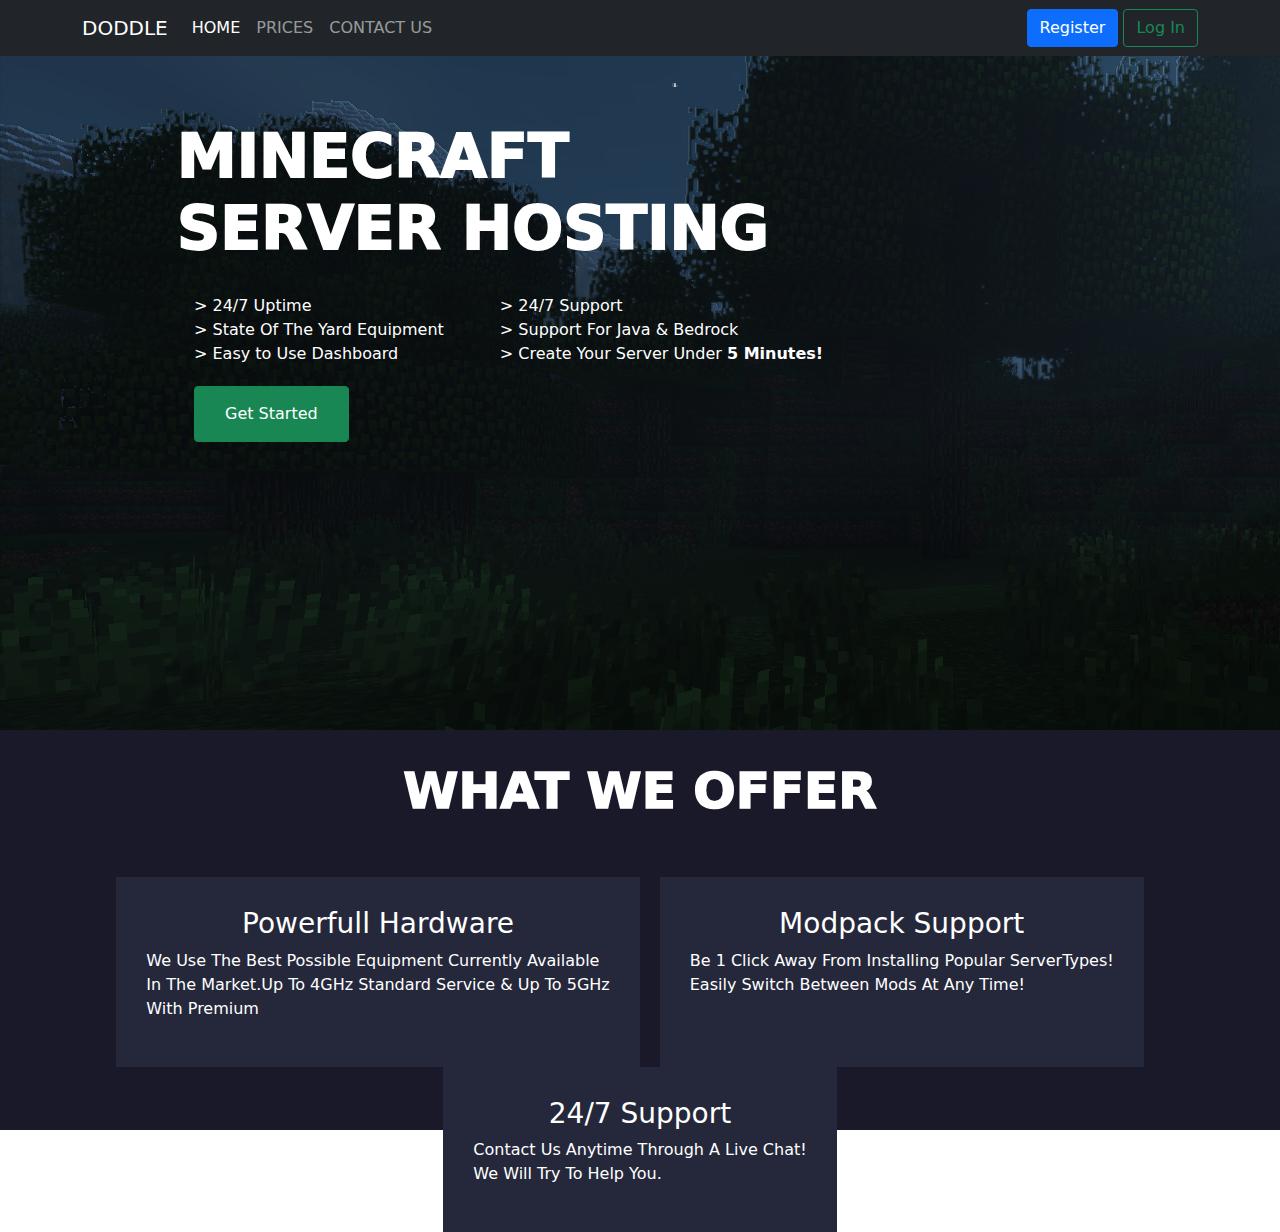
==== index.html @ 08919363 "Introduction" ====
<!DOCTYPE html>
<html lang="en">
<head>
    <meta charset="UTF-8">
    <meta http-equiv="X-UA-Compatible" content="IE=edge">
    <meta name="viewport" content="width=device-width, initial-scale=1.0">
    <title>Document</title>
    <link rel="stylesheet" href="css/bootstrap.css">
    <link rel="stylesheet" href="deco.css">
    <style>
        .back {
        background: url("background.png") no-repeat;
        padding-top: 20px;
        height: 730px
        }
        main {
    color: white;
        }
        * {
    list-style-type: none;
        }

    </style>
</head>
<body>
    <nav class="navbar navbar-expand-lg navbar-dark bg-dark fixed-top">
        <div class="container">
            <a class="navbar-brand" href="">DODDLE</a>
            
            <div class="collapse navbar-collapse" id="navbarNav">

                <ul class="navbar-nav">
                    <li class="nav-item">
                        <a class="nav-link active " href="index.html">HOME</a>
                    </li>
                    <li class="nav-item">
                        <a class="nav-link" href="prices.html">PRICES</a>
                    </li>
                    <li class="nav-item">
                        <a class="nav-link" href="">CONTACT US</a>
                    </li>
                </ul>

            </div>
            <div>
                <button type="button" class="btn btn-primary" href="">Register</button>
                <button type="button" class="btn btn-outline-success" href="">Log In</button>
            </div>
        </div>
    </nav>
    <div class="back">
        <main class="my-5">   
            <div class="container" style="margin-top: 100px;">
                <div class="row mx-8">
                    <div class="col-md-7 offset-1">
                        <h1 style="font-weight: 1000; margin-bottom: 30px; font-size: 60px;">MINECRAFT    SERVER HOSTING</h1>
                    </div>
                </div>
                <div class="row mx-5">
                    <div class="col-md-auto" style="margin-left: 20px;">
                        <ul>
                            <li>> 24/7 Uptime</li>
                            <li>> State Of The Yard Equipment</li>
                            <li>> Easy to Use Dashboard</li>
                            <button type="button" class="btn btn-success" href="" style="margin-top: 20px; padding: 15px 30px;">Get Started</button>
                        </ul>   
                    </div>
                    <div class="col-md-auto ">
                        <ul>
                            <li>> 24/7 Support</li>
                            <li>> Support For Java & Bedrock</li>
                            <li>> Create Your Server Under <strong>5 Minutes!</strong></li>
                        </ul>
                    </div>
                </div>
            </div>
            
        </main>
    </div>
    <section style="background-color: #191929; padding-top: 1px; height: 400px; color: white;">
        <div class="container my-1 ">
            <div class="row justify-content-center" style="margin-top:30px">
                <div class="col-md-auto">
                    <h2 style="font-weight: 1000; font-size: 50px;">WHAT WE OFFER</h2>
                </div>
            </div>
            <div class="row justify-content-center my-5">
                <div class="col-md-auto" style="background-color: #25283b; text-align: center; padding: 30px; margin-right: 20px;">
                    <h3 >Powerfull Hardware</h3>
                    <p style="text-align: left;">We Use The Best Possible Equipment Currently Available<br> In The Market.Up To 4GHz Standard Service & Up To 5GHz<br> With Premium</p>
                </div>
                <div class="col-md-auto" style="background-color: #25283b; text-align: center; padding: 30px; margin-right: 20px;">
                    <h3>Modpack Support</h3>
                    <p style="text-align: left;">Be 1 Click Away From Installing Popular ServerTypes! <br>Easily Switch Between Mods At Any Time!</p>
                </div>
                <div class="col-md-auto" style="background-color: #25283b; text-align: center; padding: 30px;">
                    <h3>24/7 Support</h3>
                    <p style="text-align: left;">Contact Us Anytime Through A Live Chat! <br>We Will Try To Help You.</p>
                </div>
            </div>
        </div>
    </section>

    <script src="js/bootstrap.js"></script>
</body>
</html>
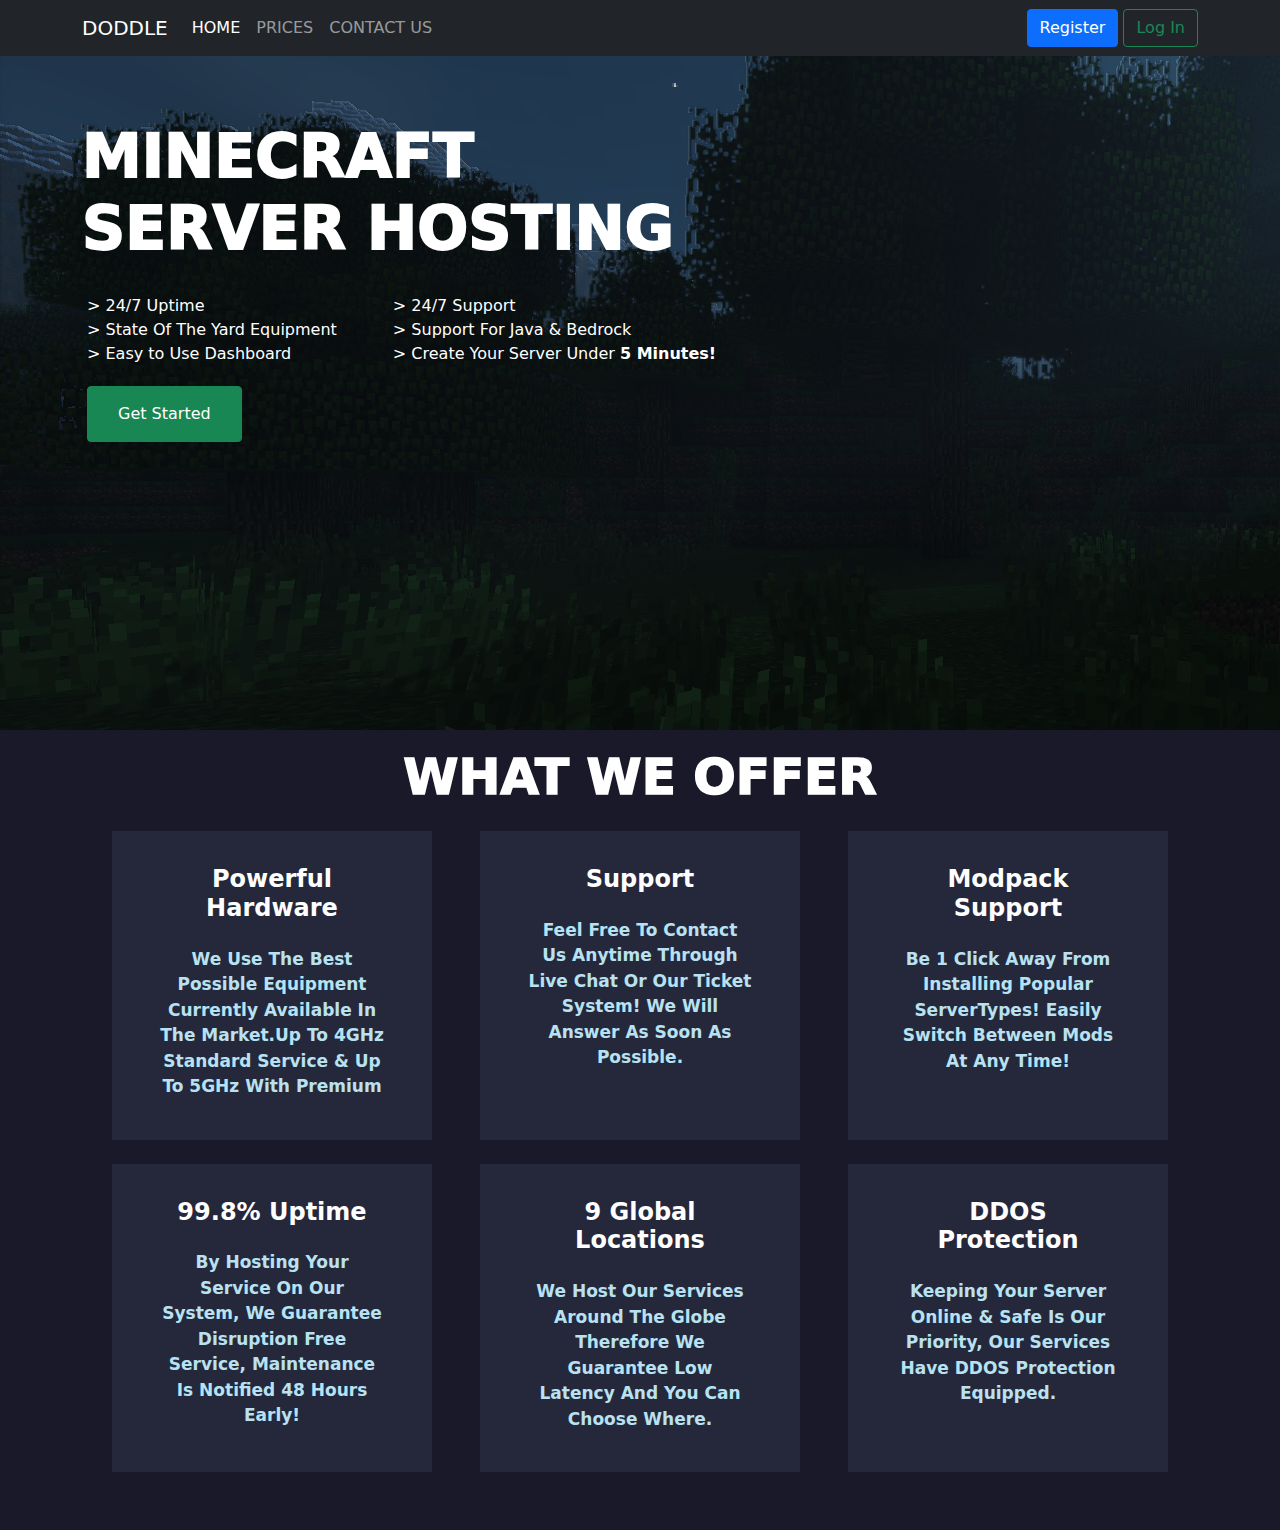
==== commit 603854d8: "Update" ====
--- a/index.html
+++ b/index.html
@@ -52,12 +52,12 @@
         <main class="my-5">   
             <div class="container" style="margin-top: 100px;">
                 <div class="row mx-8">
-                    <div class="col-md-7 offset-1">
+                    <div class="col-md-7">
                         <h1 style="font-weight: 1000; margin-bottom: 30px; font-size: 60px;">MINECRAFT    SERVER HOSTING</h1>
                     </div>
                 </div>
-                <div class="row mx-5">
-                    <div class="col-md-auto" style="margin-left: 20px;">
+                <div class="row">
+                    <div class="col-md-auto" style="margin-left: -27px;">
                         <ul>
                             <li>> 24/7 Uptime</li>
                             <li>> State Of The Yard Equipment</li>
@@ -77,25 +77,36 @@
             
         </main>
     </div>
-    <section style="background-color: #191929; padding-top: 1px; height: 400px; color: white;">
-        <div class="container my-1 ">
-            <div class="row justify-content-center" style="margin-top:30px">
-                <div class="col-md-auto">
-                    <h2 style="font-weight: 1000; font-size: 50px;">WHAT WE OFFER</h2>
+    <section style="background-color: #191929; padding-top: 1px; height: 800px; color: white;">
+
+        <div class="container-fluid my-3">
+            <h3 style="font-weight: 1000; font-size: 50px; text-align: center;">WHAT WE OFFER</h3>
+            <div class="row justify-content-center my-4 gap-5" style="font-size: 17px;">
+                <div class="col-3 px-5 py-4" style="background-color: #25283b; text-align: center;">
+                    <h4 style="margin-top: 10px; font-weight: 700;">Powerful Hardware</h4>
+                    <p class="mt-4"style="color:#b8e2f2; font-weight: 600;">We Use The Best Possible Equipment Currently Available In The Market.Up To 4GHz Standard Service & Up To 5GHz With Premium</p>
+                </div>
+                <div class="col-3 offset-* px-5 py-4" style="background-color: #25283b; text-align: center;">
+                    <h4 style="font-weight:700; margin-top: 10px;">Support</h4>
+                    <p class="mt-4"style="color:#b8e2f2; font-weight: 600;">Feel Free To Contact Us Anytime Through Live Chat Or Our Ticket System! We Will Answer As Soon As Possible.</p>
+                </div>
+                <div class="col-3 offset-* px-5 py-4" style="background-color: #25283b; text-align: center;">
+                    <h4 style="margin-top: 10px; font-weight: 700;">Modpack Support</h4>
+                    <p class="mt-4"style="color:#b8e2f2; font-weight: 600;">Be 1 Click Away From Installing Popular ServerTypes! Easily Switch Between Mods At Any Time!</p>
                 </div>
             </div>
-            <div class="row justify-content-center my-5">
-                <div class="col-md-auto" style="background-color: #25283b; text-align: center; padding: 30px; margin-right: 20px;">
-                    <h3 >Powerfull Hardware</h3>
-                    <p style="text-align: left;">We Use The Best Possible Equipment Currently Available<br> In The Market.Up To 4GHz Standard Service & Up To 5GHz<br> With Premium</p>
+            <div class="row justify-content-center my-4 gap-5 " style="font-size: 17px;">
+                <div class="col-3 px-5 py-4" style="background-color: #25283b; text-align: center;">
+                    <h4 style="margin-top: 10px; font-weight: 700;">99.8% Uptime</h4>
+                    <p class="mt-4"style="color:#b8e2f2; font-weight: 600;">By Hosting Your Service On Our System, We Guarantee Disruption Free Service, Maintenance Is Notified 48 Hours Early!</p>
                 </div>
-                <div class="col-md-auto" style="background-color: #25283b; text-align: center; padding: 30px; margin-right: 20px;">
-                    <h3>Modpack Support</h3>
-                    <p style="text-align: left;">Be 1 Click Away From Installing Popular ServerTypes! <br>Easily Switch Between Mods At Any Time!</p>
+                <div class="col-3 offset-* px-5 py-4" style="background-color: #25283b; text-align: center;">
+                    <h4 style="font-weight:700; margin-top: 10px;">9 Global Locations</h4>
+                    <p class="mt-4"style="color:#b8e2f2; font-weight: 600;">We Host Our Services Around The Globe Therefore We Guarantee Low Latency And You Can Choose Where.</p>
                 </div>
-                <div class="col-md-auto" style="background-color: #25283b; text-align: center; padding: 30px;">
-                    <h3>24/7 Support</h3>
-                    <p style="text-align: left;">Contact Us Anytime Through A Live Chat! <br>We Will Try To Help You.</p>
+                <div class="col-3 offset-* px-5 py-4" style="background-color: #25283b; text-align: center;">
+                    <h4 style="margin-top: 10px; font-weight: 700;">DDOS Protection</h4>
+                    <p class="mt-4"style="color:#b8e2f2; font-weight: 600;">Keeping Your Server Online & Safe Is Our Priority, Our Services Have DDOS Protection Equipped.</p>
                 </div>
             </div>
         </div>
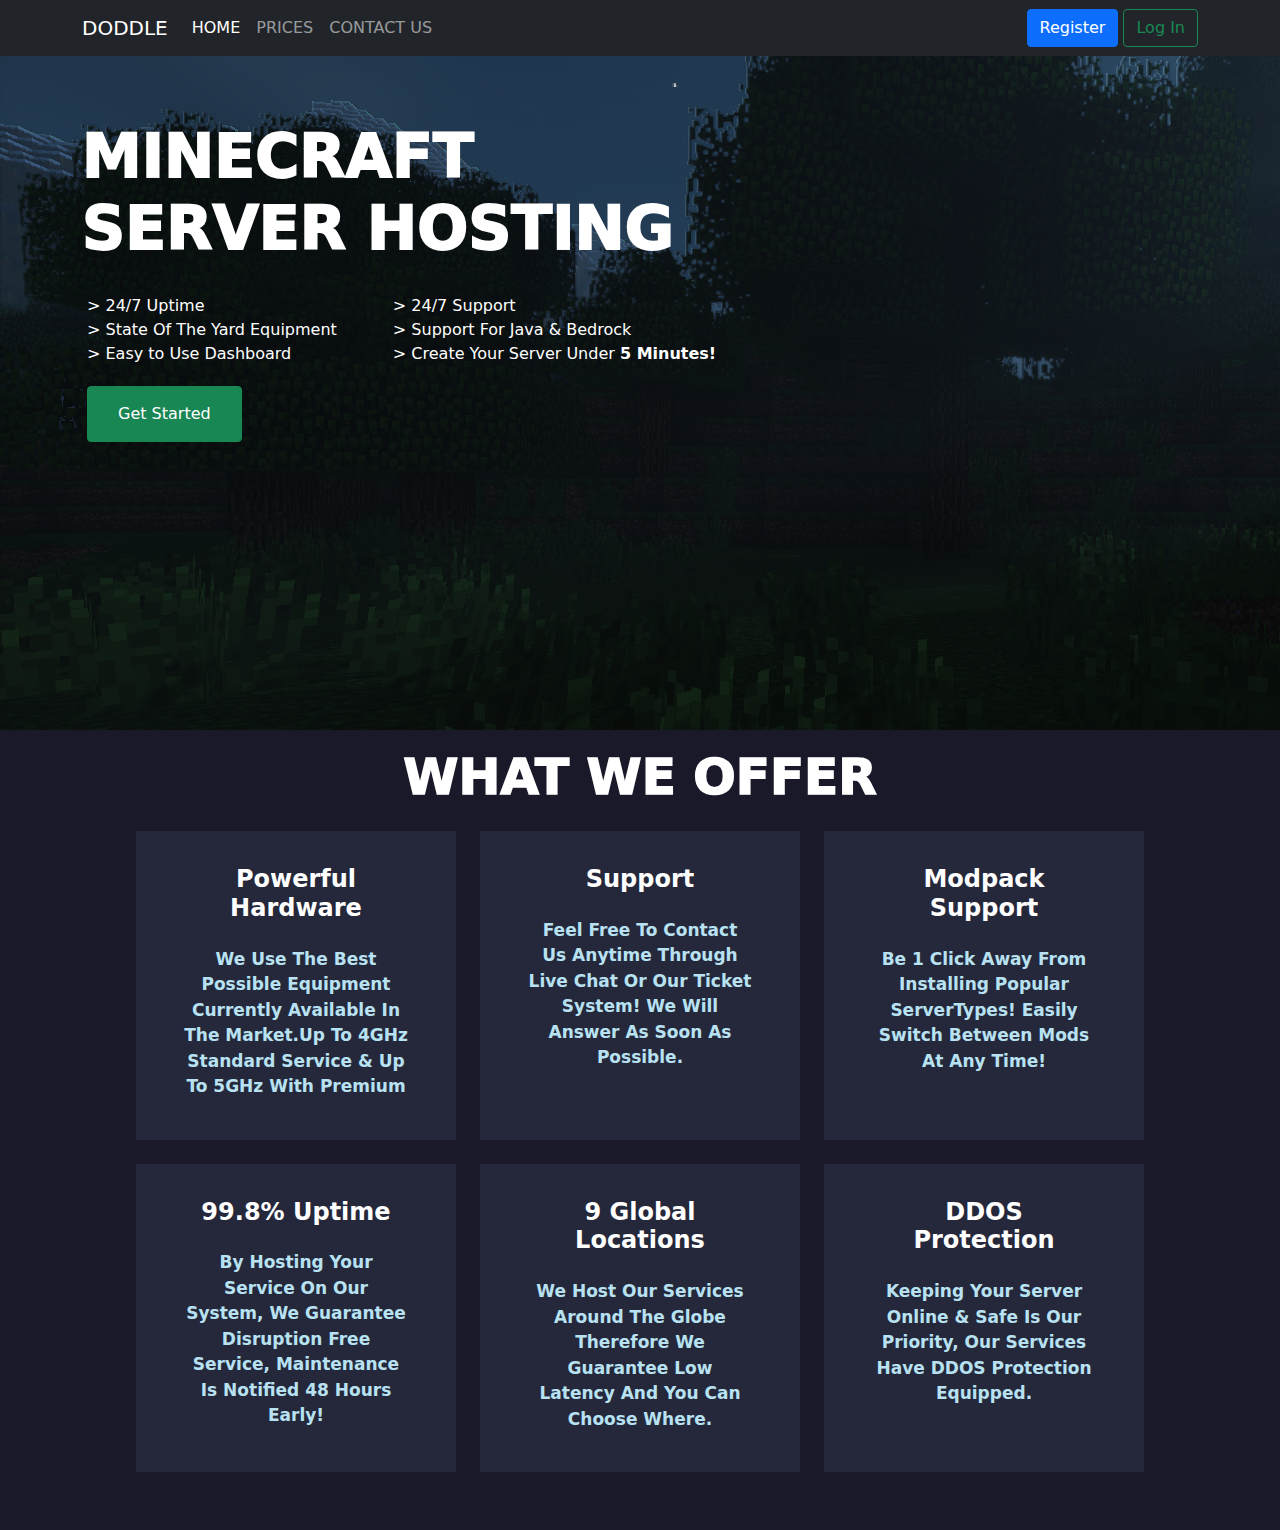
==== commit ef27bf44: "Update" ====
--- a/index.html
+++ b/index.html
@@ -81,30 +81,30 @@
 
         <div class="container-fluid my-3">
             <h3 style="font-weight: 1000; font-size: 50px; text-align: center;">WHAT WE OFFER</h3>
-            <div class="row justify-content-center my-4 gap-5" style="font-size: 17px;">
+            <div class="row justify-content-center my-4 gap-4" style="font-size: 17px;">
                 <div class="col-3 px-5 py-4" style="background-color: #25283b; text-align: center;">
                     <h4 style="margin-top: 10px; font-weight: 700;">Powerful Hardware</h4>
                     <p class="mt-4"style="color:#b8e2f2; font-weight: 600;">We Use The Best Possible Equipment Currently Available In The Market.Up To 4GHz Standard Service & Up To 5GHz With Premium</p>
                 </div>
-                <div class="col-3 offset-* px-5 py-4" style="background-color: #25283b; text-align: center;">
+                <div class="col-3 px-5 py-4" style="background-color: #25283b; text-align: center;">
                     <h4 style="font-weight:700; margin-top: 10px;">Support</h4>
                     <p class="mt-4"style="color:#b8e2f2; font-weight: 600;">Feel Free To Contact Us Anytime Through Live Chat Or Our Ticket System! We Will Answer As Soon As Possible.</p>
                 </div>
-                <div class="col-3 offset-* px-5 py-4" style="background-color: #25283b; text-align: center;">
+                <div class="col-3 px-5 py-4" style="background-color: #25283b; text-align: center;">
                     <h4 style="margin-top: 10px; font-weight: 700;">Modpack Support</h4>
                     <p class="mt-4"style="color:#b8e2f2; font-weight: 600;">Be 1 Click Away From Installing Popular ServerTypes! Easily Switch Between Mods At Any Time!</p>
                 </div>
             </div>
-            <div class="row justify-content-center my-4 gap-5 " style="font-size: 17px;">
+            <div class="row justify-content-center my-4 gap-4 " style="font-size: 17px;">
                 <div class="col-3 px-5 py-4" style="background-color: #25283b; text-align: center;">
                     <h4 style="margin-top: 10px; font-weight: 700;">99.8% Uptime</h4>
                     <p class="mt-4"style="color:#b8e2f2; font-weight: 600;">By Hosting Your Service On Our System, We Guarantee Disruption Free Service, Maintenance Is Notified 48 Hours Early!</p>
                 </div>
-                <div class="col-3 offset-* px-5 py-4" style="background-color: #25283b; text-align: center;">
+                <div class="col-3 px-5 py-4" style="background-color: #25283b; text-align: center;">
                     <h4 style="font-weight:700; margin-top: 10px;">9 Global Locations</h4>
                     <p class="mt-4"style="color:#b8e2f2; font-weight: 600;">We Host Our Services Around The Globe Therefore We Guarantee Low Latency And You Can Choose Where.</p>
                 </div>
-                <div class="col-3 offset-* px-5 py-4" style="background-color: #25283b; text-align: center;">
+                <div class="col-3 px-5 py-4" style="background-color: #25283b; text-align: center;">
                     <h4 style="margin-top: 10px; font-weight: 700;">DDOS Protection</h4>
                     <p class="mt-4"style="color:#b8e2f2; font-weight: 600;">Keeping Your Server Online & Safe Is Our Priority, Our Services Have DDOS Protection Equipped.</p>
                 </div>
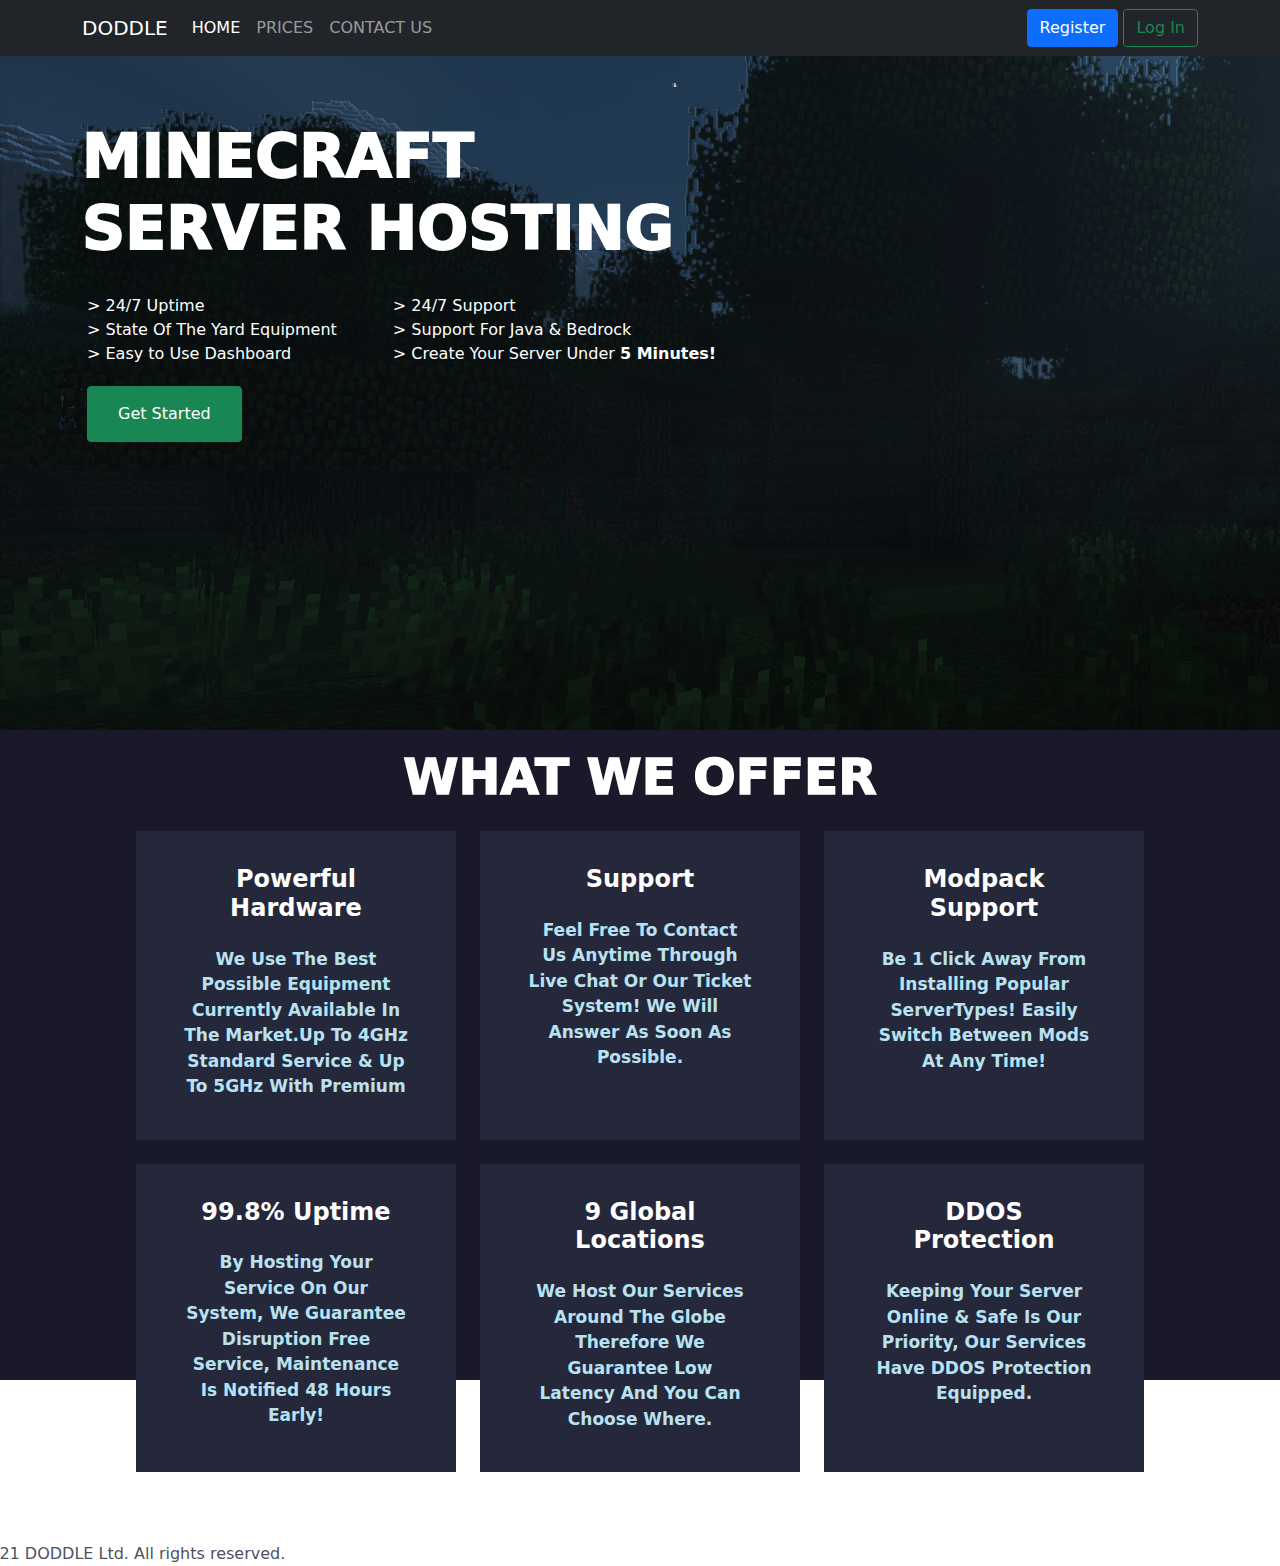
==== commit da50bcac: "Update" ====
--- a/index.html
+++ b/index.html
@@ -4,7 +4,7 @@
     <meta charset="UTF-8">
     <meta http-equiv="X-UA-Compatible" content="IE=edge">
     <meta name="viewport" content="width=device-width, initial-scale=1.0">
-    <title>Document</title>
+    <title>DODDLE Home</title>
     <link rel="stylesheet" href="css/bootstrap.css">
     <link rel="stylesheet" href="deco.css">
     <style>
@@ -77,7 +77,7 @@
             
         </main>
     </div>
-    <section style="background-color: #191929; padding-top: 1px; height: 800px; color: white;">
+    <section style="background-color: #191929; padding-top: 1px; height: 650px; color: white;">
 
         <div class="container-fluid my-3">
             <h3 style="font-weight: 1000; font-size: 50px; text-align: center;">WHAT WE OFFER</h3>
@@ -110,6 +110,11 @@
                 </div>
             </div>
         </div>
+        <footer>
+            <div style="text-align: center; margin-top: 70px; margin-left: -1120px;">
+                <p class="" style="color: #4f5060;">Copyright © 2021 DODDLE Ltd. All rights reserved. </p>
+            </div>
+        </footer>
     </section>
 
     <script src="js/bootstrap.js"></script>
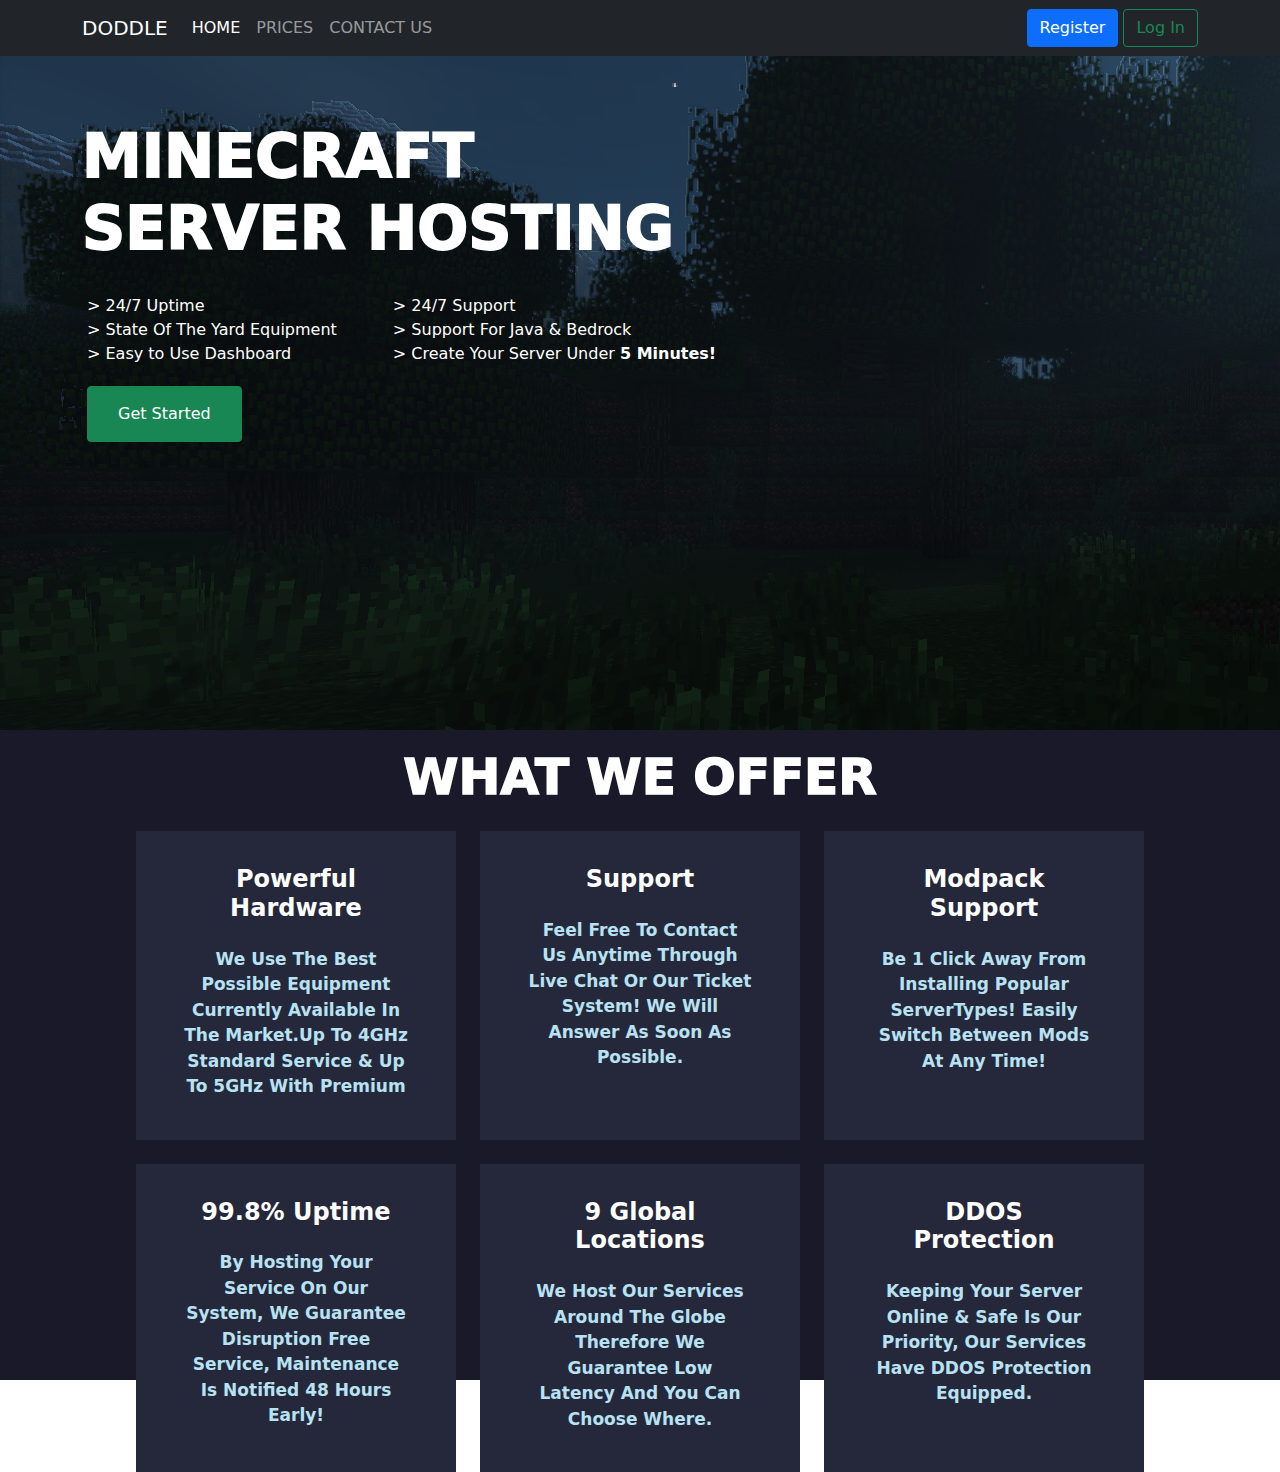
==== commit 4bd8a9a7: "yes" ====
--- a/index.html
+++ b/index.html
@@ -43,8 +43,8 @@
 
             </div>
             <div>
-                <button type="button" class="btn btn-primary" href="">Register</button>
-                <button type="button" class="btn btn-outline-success" href="">Log In</button>
+                <a role="button" class="btn btn-primary" href="register.html">Register</a>
+                <a role="button" class="btn btn-outline-success" href="login.html">Log In</a>
             </div>
         </div>
     </nav>
@@ -110,11 +110,6 @@
                 </div>
             </div>
         </div>
-        <footer>
-            <div style="text-align: center; margin-top: 70px; margin-left: -1120px;">
-                <p class="" style="color: #4f5060;">Copyright © 2021 DODDLE Ltd. All rights reserved. </p>
-            </div>
-        </footer>
     </section>
 
     <script src="js/bootstrap.js"></script>
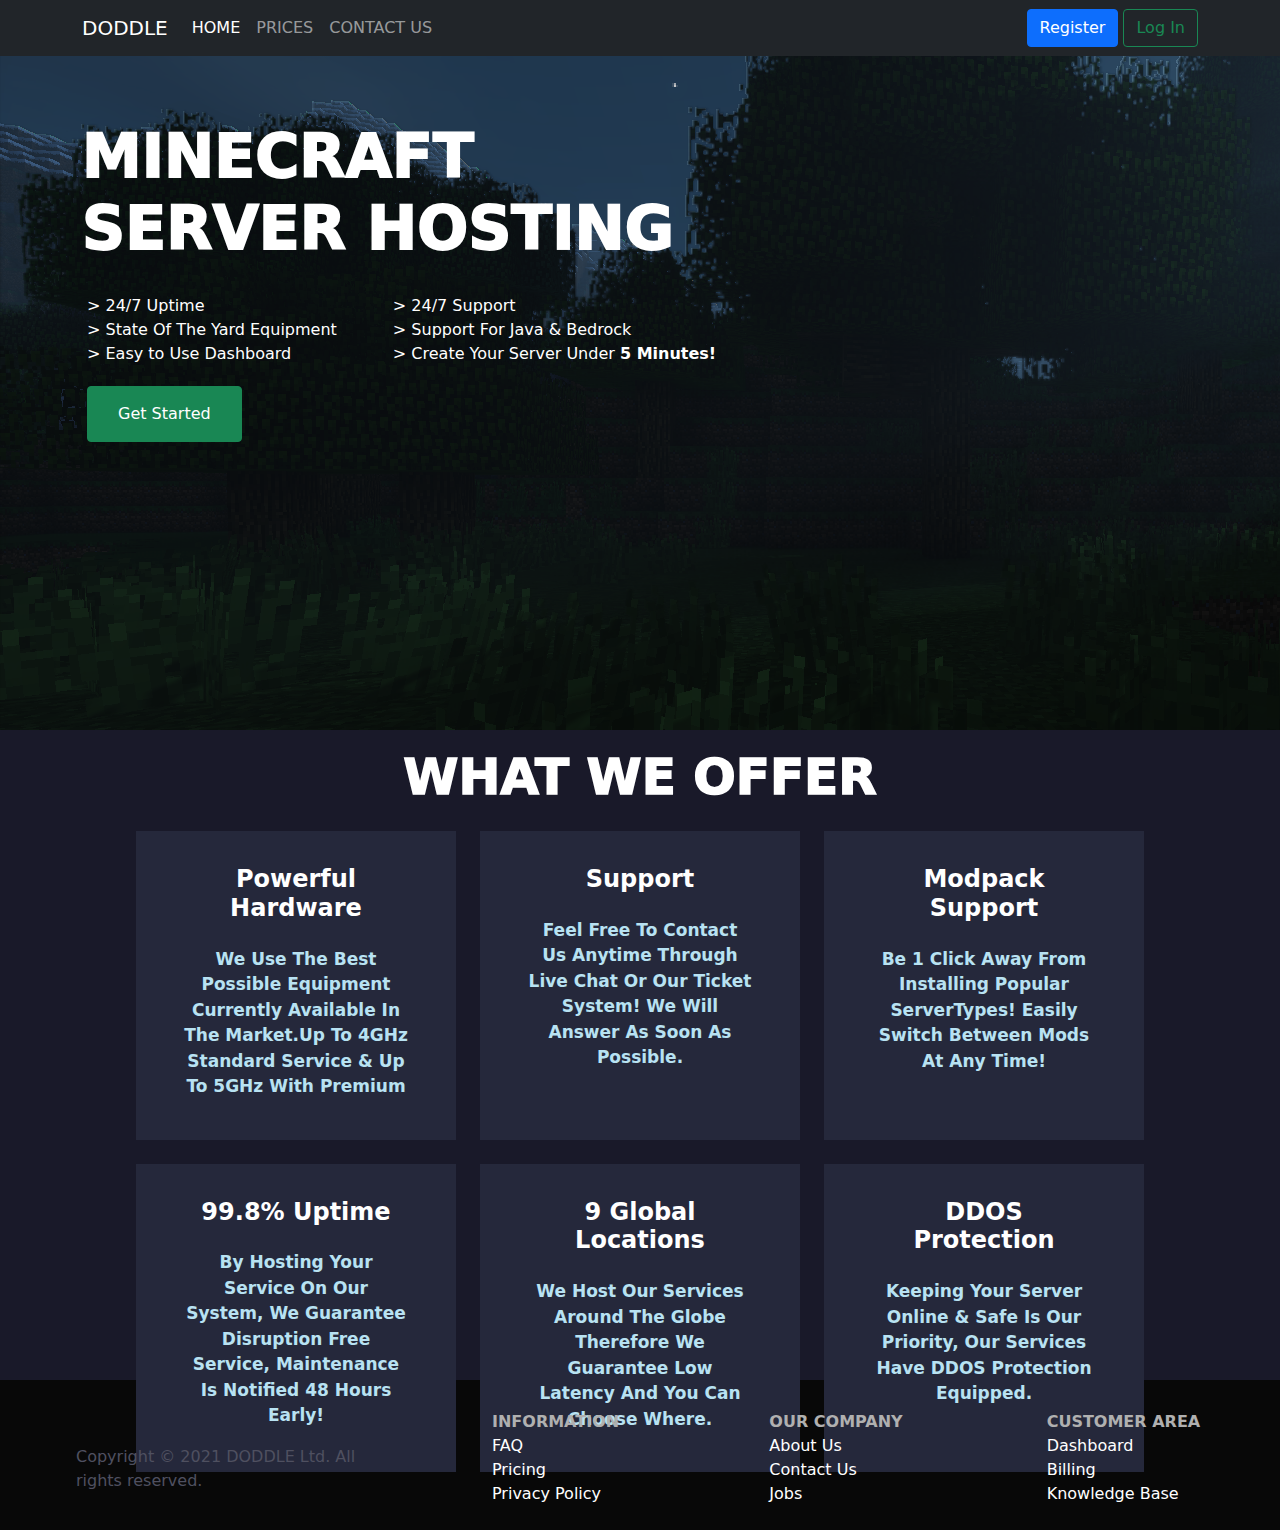
==== commit 57f6432b: "FAQ" ====
--- a/index.html
+++ b/index.html
@@ -111,7 +111,39 @@
             </div>
         </div>
     </section>
-
+    <footer class="page-footer" style="color: white; background-color: #080808; height: 150px;">
+        <div class="container-fluid">
+            <div class="row justify-content-evenly">
+                <div class="col-3">
+                    <p class="" style="color: #4f5060; margin-top: 65px;">Copyright © 2021 DODDLE Ltd. All rights reserved. </p>
+                </div>
+                <div class="col-2">
+                    <ul>
+                        <li style="font-weight: 600; color: #b0b0b0; margin-top: 30px;">INFORMATION<li>
+                        <li><a href="faq.html"class="text-white text-decoration-none">FAQ</a></li>
+                        <li><a href=""class="text-white text-decoration-none">Pricing</a></li>
+                        <li><a href=""class="text-white text-decoration-none">Privacy Policy</a></li>
+                    </ul>
+                </div>
+                <div class="col-2">
+                    <ul>
+                        <li style="font-weight: 600; color: #b0b0b0; margin-top: 30px;">OUR COMPANY<li>
+                        <li><a href=""class="text-white text-decoration-none">About Us</a></li>
+                        <li><a href=""class="text-white text-decoration-none">Contact Us</a></li>
+                        <li><a href=""class="text-white text-decoration-none">Jobs</a></li>
+                    </ul>
+                </div>
+                <div class="col-2">
+                    <ul>
+                        <li style="font-weight: 600; color: #b0b0b0; margin-top: 30px;">CUSTOMER AREA<li>
+                        <li><a class="text-white text-decoration-none"href="">Dashboard</a></li>
+                        <li><a href=""class="text-white text-decoration-none">Billing</a></li>
+                        <li><a href=""class="text-white text-decoration-none">Knowledge Base</a></li>
+                    </ul>
+                </div>
+            </div>
+        </div>
+    </footer>
     <script src="js/bootstrap.js"></script>
 </body>
 </html>